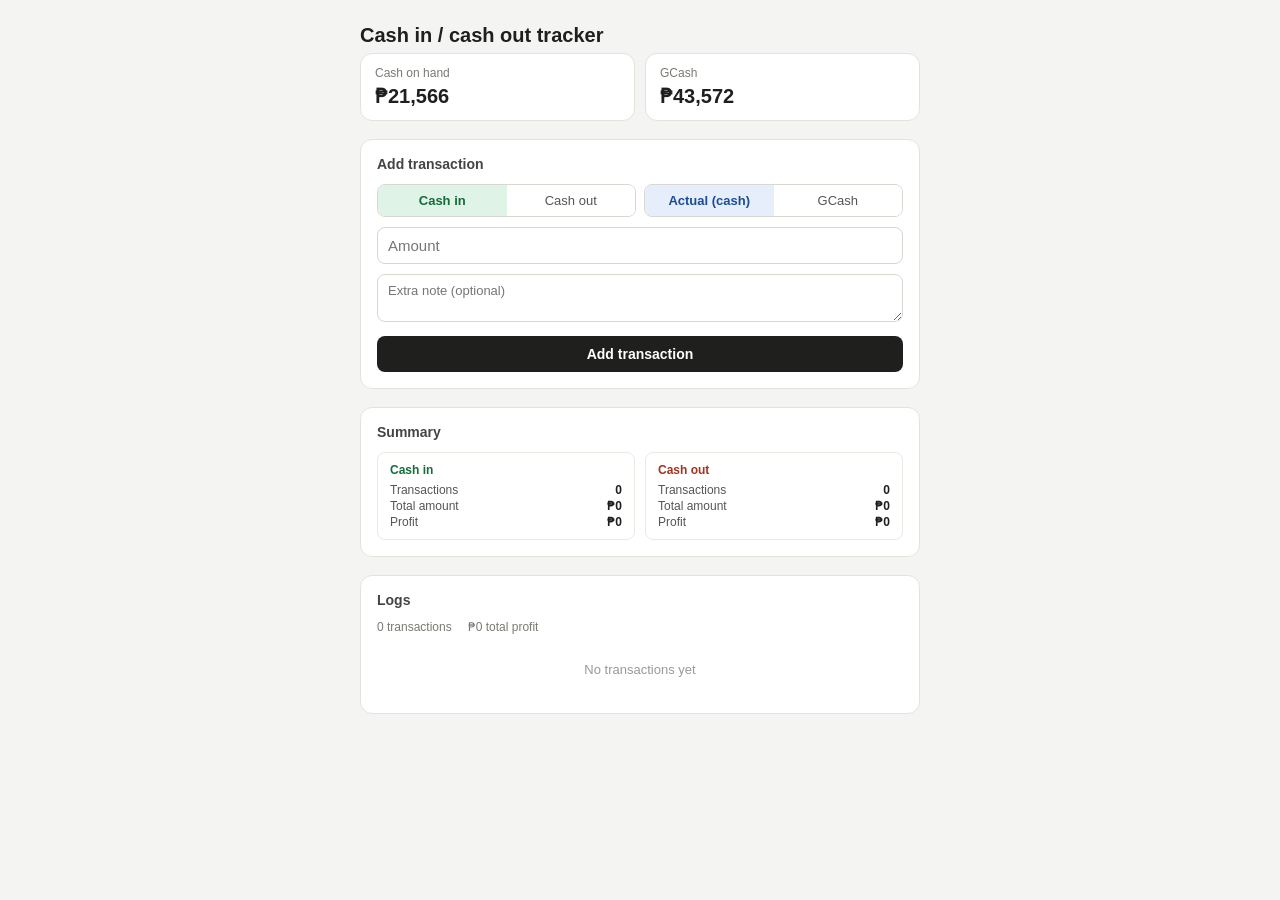
==== index.html @ 53231107 "First commit" ====
<!DOCTYPE html>
<html lang="en">
<head>
<meta charset="UTF-8">
<meta name="viewport" content="width=device-width, initial-scale=1">

<title>Cash In/Out Tracker</title>
<link rel="stylesheet" href="style.css">

</body>
</html>
</head>
<body>

<div class="wrap">
  <h1>Cash in / cash out tracker</h1>
  <div id="status" style="font-size:12px;color:#7a7a74;margin:-10px 0 14px;"></div>

  <div class="balances">
    <div class="bal-card" id="cashCard">
      <div class="label">Cash on hand</div>
      <div class="value" id="cashVal">₱0</div>
    </div>
    <div class="bal-card" id="gcashCard">
      <div class="label">GCash</div>
      <div class="value" id="gcashVal">₱0</div>
    </div>
  </div>

  <div class="card">
    <h2>Add transaction</h2>
    <div class="row row-combo">
      <div class="seg" id="typeSeg">
        <button data-val="CASH IN" class="type-in">Cash in</button>
        <button data-val="CASH OUT" class="type-out">Cash out</button>
      </div>
      <div class="seg" id="noteSeg">
        <button data-val="ACTUAL" class="note-actual">Actual (cash)</button>
        <button data-val="GCASH" class="note-gcash">GCash</button>
      </div>
    </div>
    <div class="row">
      <input type="number" id="amountInput" placeholder="Amount" min="0" step="1">
    </div>
    <div class="row">
      <textarea id="notesInput" placeholder="Extra note (optional)"></textarea>
    </div>
    <button class="add-btn" id="addBtn">Add transaction</button>
    <button class="add-btn cancel-btn" id="cancelEditBtn" style="display:none;">Cancel edit</button>
  </div>

  <div class="card">
    <h2>Summary</h2>
    <div id="summary"></div>
  </div>

  <div class="card">
    <h2>Logs</h2>
    <div class="stats" id="stats"></div>
    <div class="log-scroll"><div id="log"></div></div>
    <button class="show-more" id="showMoreBtn" style="display:none;"></button>
  </div>
</div>

<div id="deleteModal" class="modal">
  <div class="modal-box">
    <h3>Delete Transaction</h3>
    <p>
      Are you sure you want to delete this transaction?<br>
      This will automatically update your balances.
    </p>

    <div class="modal-actions">
      <button id="cancelDelete" class="cancel-delete">
        Cancel
      </button>

      <button id="confirmDelete" class="confirm-delete">
        Delete
      </button>
    </div>
  </div>
</div>

<script src="back.js"></script>
</body>
</html>
---- style.css ----
* { box-sizing: border-box; }
  body {
    font-family: -apple-system, BlinkMacSystemFont, "Segoe UI", Roboto, sans-serif;
    background: #f4f5f3;
    color: #1f1f1d;
    margin: 0;
    padding: 24px 16px 60px;
  }
  .wrap { max-width: 560px; margin: 0 auto; }
  h1 { font-size: 20px; font-weight: 600; margin: 0 0 16px; }
  .balances {
    display: grid;
    grid-template-columns: 1fr 1fr;
    gap: 10px;
    margin-bottom: 18px;
  }
  .bal-card {
    background: #fff;
    border: 1px solid #e3e2dd;
    border-radius: 12px;
    padding: 12px 14px;
  }
  .bal-card .label { font-size: 12px; color: #7a7a74; margin-bottom: 4px; }
  .bal-card .value { font-size: 20px; font-weight: 600; }
  .bal-card input {
    width: 100%;
    font-size: 16px;
    font-weight: 600;
    border: 1px solid #d8d7d0;
    border-radius: 6px;
    padding: 4px 6px;
    margin-top: 4px;
  }
  .card {
    background: #fff;
    border: 1px solid #e3e2dd;
    border-radius: 12px;
    padding: 16px;
    margin-bottom: 18px;
  }
  .card h2 { font-size: 14px; font-weight: 600; margin: 0 0 12px; color: #444; }
  .row { display: flex; gap: 8px; margin-bottom: 10px; }
  .seg { display: flex; flex: 1; border: 1px solid #d8d7d0; border-radius: 8px; overflow: hidden; }
  .seg button {
    flex: 1;
    border: none;
    background: #fff;
    padding: 8px 4px;
    font-size: 13px;
    cursor: pointer;
    color: #555;
  }
  .seg button.active.type-in { background: #dff3e6; color: #146c3a; font-weight: 600; }
  .seg button.active.type-out { background: #fbe6e2; color: #a3341f; font-weight: 600; }
  .seg button.active.note-actual { background: #e6eefb; color: #1a4d99; font-weight: 600; }
  .seg button.active.note-gcash { background: #f0e6fb; color: #6a1a99; font-weight: 600; }
  input[type=number] {
    width: 100%;
    font-size: 15px;
    border: 1px solid #d8d7d0;
    border-radius: 8px;
    padding: 9px 10px;
  }
  textarea {
    width: 100%;
    font-size: 13px;
    border: 1px solid #d8d7d0;
    border-radius: 8px;
    padding: 8px 10px;
    resize: vertical;
    min-height: 34px;
    font-family: inherit;
  }
  .add-btn {
    width: 100%;
    background: #1f1f1d;
    color: #fff;
    border: none;
    border-radius: 8px;
    padding: 10px;
    font-size: 14px;
    font-weight: 600;
    cursor: pointer;
    margin-top: 4px;
  }
  .add-btn:active { opacity: 0.85; }
  .log-item {
    border-bottom: 1px solid #ece9e2;
    padding: 7px 0;
    font-size: 12.5px;
    display: flex;
    justify-content: space-between;
    gap: 8px;
  }
  .log-item:last-child { border-bottom: none; }
  .log-left { flex: 1; min-width: 0; }
  .tag {
    display: inline-block;
    font-size: 10px;
    font-weight: 600;
    padding: 1px 5px;
    border-radius: 5px;
    margin-right: 5px;
  }
  .tag.in { background: #dff3e6; color: #146c3a; }
  .tag.out { background: #fbe6e2; color: #a3341f; }
  .tag.note { background: #eee; color: #555; }
  .log-notes { color: #7a7a74; font-size: 11px; margin-top: 1px; overflow: hidden; text-overflow: ellipsis; white-space: nowrap; }
  .log-right { text-align: right; white-space: nowrap; font-size: 11px; color: #555; }
  .log-right .amt { font-size: 13px; font-weight: 600; color: #1f1f1d; }
  .log-scroll { max-height: 380px; overflow-y: auto; }
  .show-more {
    width: 100%;
    background: #f4f5f3;
    border: 1px solid #d8d7d0;
    border-radius: 8px;
    padding: 8px;
    font-size: 12px;
    color: #555;
    cursor: pointer;
    margin-top: 10px;
  }
  .show-more:active { opacity: 0.8; }
  .empty { color: #999; font-size: 13px; text-align: center; padding: 20px 0; }
  .stats { display: flex; gap: 16px; font-size: 12px; color: #7a7a74; margin-bottom: 8px; }
  .summary-grid { display: grid; grid-template-columns: 1fr 1fr; gap: 10px; }
  .summary-box { border: 1px solid #ece9e2; border-radius: 8px; padding: 10px 12px; }
  .summary-box .stitle { font-size: 12px; font-weight: 600; margin-bottom: 6px; }
  .summary-box.in .stitle { color: #146c3a; }
  .summary-box.out .stitle { color: #a3341f; }
  .summary-box .srow { display: flex; justify-content: space-between; font-size: 12px; color: #555; margin-top: 2px; }
  .summary-box .srow b { color: #1f1f1d; }
  .del { background: none; border: none; color: #b33; font-size: 11px; cursor: pointer; padding: 0; margin-left: 8px; }
  .edit { background: none; border: none; color: #1a4d99; font-size: 11px; cursor: pointer; padding: 0; margin-left: 8px; }
  .cancel-btn { background: #fff; color: #555; border: 1px solid #d8d7d0; margin-top: 8px; }

  @media (max-width: 420px) {
    body { padding: 16px 10px 50px; }
    .row-combo { flex-direction: column; }
    .seg button { font-size: 12px; padding: 8px 2px; }
    .bal-card .value { font-size: 17px; }
    h1 { font-size: 18px; }
  }

  .modal{
    position:fixed;
    inset:0;
    background:rgba(0,0,0,.45);
    display:none;
    justify-content:center;
    align-items:center;
    z-index:999;
}

.modal.show{
    display:flex;
}

.modal-box{
    width:90%;
    max-width:360px;
    background:#fff;
    border-radius:12px;
    padding:20px;
    box-shadow:0 10px 30px rgba(0,0,0,.2);
}

.modal-box h3{
    margin:0 0 10px;
    font-size:18px;
}

.modal-box p{
    color:#666;
    font-size:14px;
    line-height:1.5;
}

.modal-actions{
    display:flex;
    justify-content:flex-end;
    gap:10px;
    margin-top:20px;
}

.cancel-delete{
    border:1px solid #ccc;
    background:white;
    padding:8px 18px;
    border-radius:8px;
    cursor:pointer;
}

.confirm-delete{
    border:none;
    background:#d32f2f;
    color:white;
    padding:8px 18px;
    border-radius:8px;
    cursor:pointer;
}

.confirm-delete:hover{
    background:#b71c1c;
}
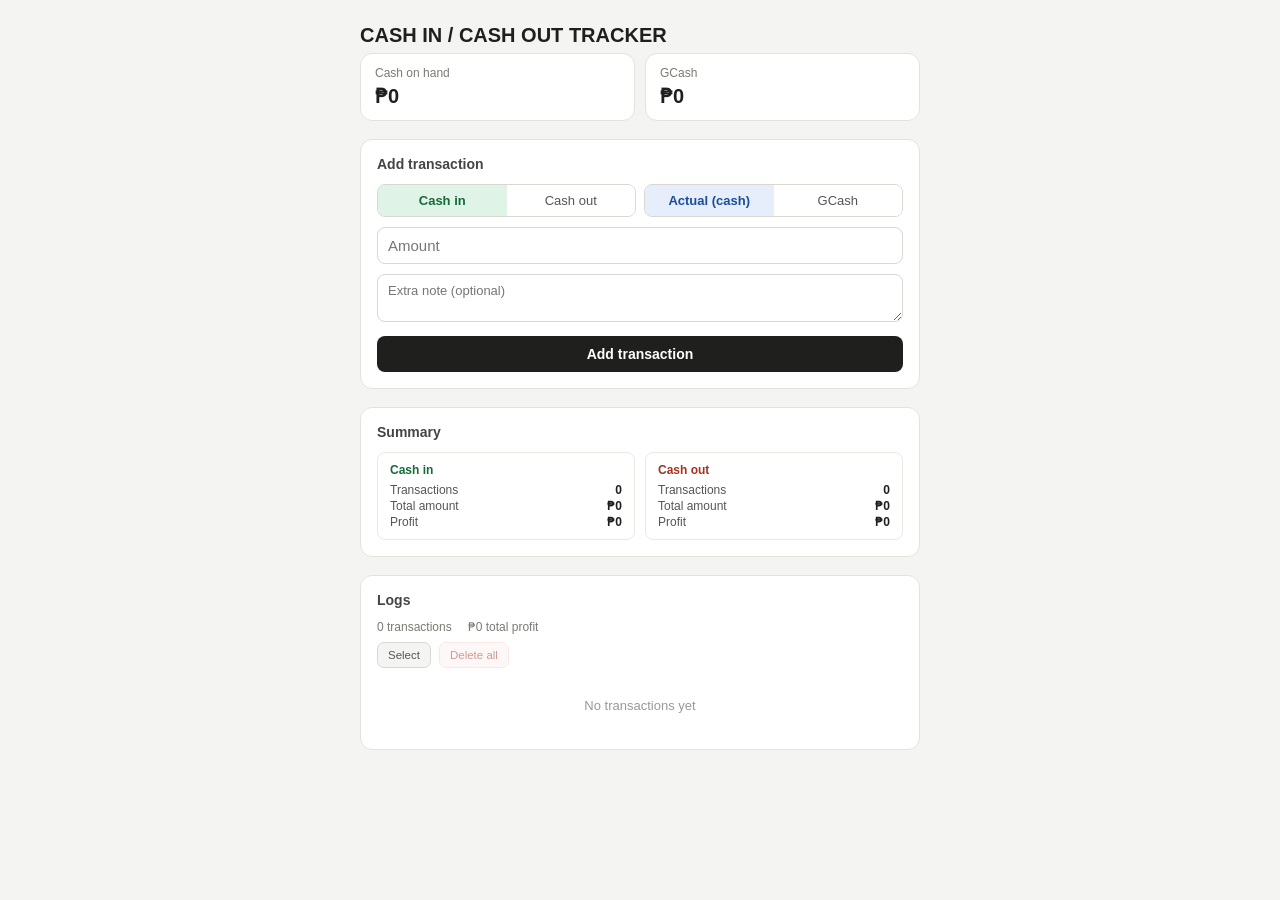
==== commit b5cb3187: "Added delete and select delete" ====
--- a/index.html
+++ b/index.html
@@ -4,7 +4,7 @@
 <meta charset="UTF-8">
 <meta name="viewport" content="width=device-width, initial-scale=1">
 
-<title>Cash In/Out Tracker</title>
+<title>Gcash Tracker</title>
 <link rel="stylesheet" href="style.css">
 
 </body>
@@ -13,7 +13,7 @@
 <body>
 
 <div class="wrap">
-  <h1>Cash in / cash out tracker</h1>
+  <h1>CASH IN / CASH OUT TRACKER</h1>
   <div id="status" style="font-size:12px;color:#7a7a74;margin:-10px 0 14px;"></div>
 
   <div class="balances">
@@ -46,7 +46,7 @@
       <textarea id="notesInput" placeholder="Extra note (optional)"></textarea>
     </div>
     <button class="add-btn" id="addBtn">Add transaction</button>
-    <button class="add-btn cancel-btn" id="cancelEditBtn" style="display:none;">Cancel edit</button>
+    <button class="add-btn cancel-btn" id="cancelEditBtn" style="display:none;">Cancel</button>
   </div>
 
   <div class="card">
@@ -57,6 +57,11 @@
   <div class="card">
     <h2>Logs</h2>
     <div class="stats" id="stats"></div>
+    <div class="log-toolbar">
+      <button class="toolbar-btn" id="selectModeBtn">Select</button>
+      <button class="toolbar-btn danger" id="deleteSelectedBtn" style="display: none;">Delete Selected (0)</button>
+      <button class="toolbar-btn danger" id="deleteAllBtn">Delete all</button>
+    </div>
     <div class="log-scroll"><div id="log"></div></div>
     <button class="show-more" id="showMoreBtn" style="display:none;"></button>
   </div>
@@ -64,10 +69,9 @@
 
 <div id="deleteModal" class="modal">
   <div class="modal-box">
-    <h3>Delete Transaction</h3>
+    <h3>Sure ka na beh?</h3>
     <p>
-      Are you sure you want to delete this transaction?<br>
-      This will automatically update your balances.
+      Final na?
     </p>
 
     <div class="modal-actions">
--- a/style.css
+++ b/style.css
@@ -1,4 +1,4 @@
-  * { box-sizing: border-box; }
+* { box-sizing: border-box; }
   body {
     font-family: -apple-system, BlinkMacSystemFont, "Segoe UI", Roboto, sans-serif;
     background: #f4f5f3;
@@ -93,7 +93,8 @@
     gap: 8px;
   }
   .log-item:last-child { border-bottom: none; }
-  .log-left { flex: 1; min-width: 0; }
+  .log-left { flex: 1; min-width: 0; display: flex; align-items: flex-start; gap: 4px; }
+  .log-left-text { flex: 1; min-width: 0; }
   .tag {
     display: inline-block;
     font-size: 10px;
@@ -134,12 +135,29 @@
   .edit { background: none; border: none; color: #1a4d99; font-size: 11px; cursor: pointer; padding: 0; margin-left: 8px; }
   .cancel-btn { background: #fff; color: #555; border: 1px solid #d8d7d0; margin-top: 8px; }
 
+  .log-toolbar { display: flex; gap: 8px; margin-bottom: 10px; flex-wrap: wrap; }
+  .toolbar-btn {
+    background: #f4f5f3;
+    border: 1px solid #d8d7d0;
+    border-radius: 7px;
+    padding: 6px 10px;
+    font-size: 11.5px;
+    color: #555;
+    cursor: pointer;
+  }
+  .toolbar-btn.danger { color: #a3341f; border-color: #f0d3cc; background: #fdf3f1; }
+  .toolbar-btn.active { background: #1f1f1d; color: #fff; border-color: #1f1f1d; }
+  .toolbar-btn:disabled { opacity: 0.5; cursor: default; }
+  .log-check { margin-right: 4px; margin-top: 2px; accent-color: #1f1f1d; }
+
   @media (max-width: 420px) {
     body { padding: 16px 10px 50px; }
     .row-combo { flex-direction: column; }
     .seg button { font-size: 12px; padding: 8px 2px; }
     .bal-card .value { font-size: 17px; }
     h1 { font-size: 18px; }
+    .log-toolbar { gap: 6px; }
+    .toolbar-btn { font-size: 11px; padding: 6px 8px; }
   }
 
   .modal{
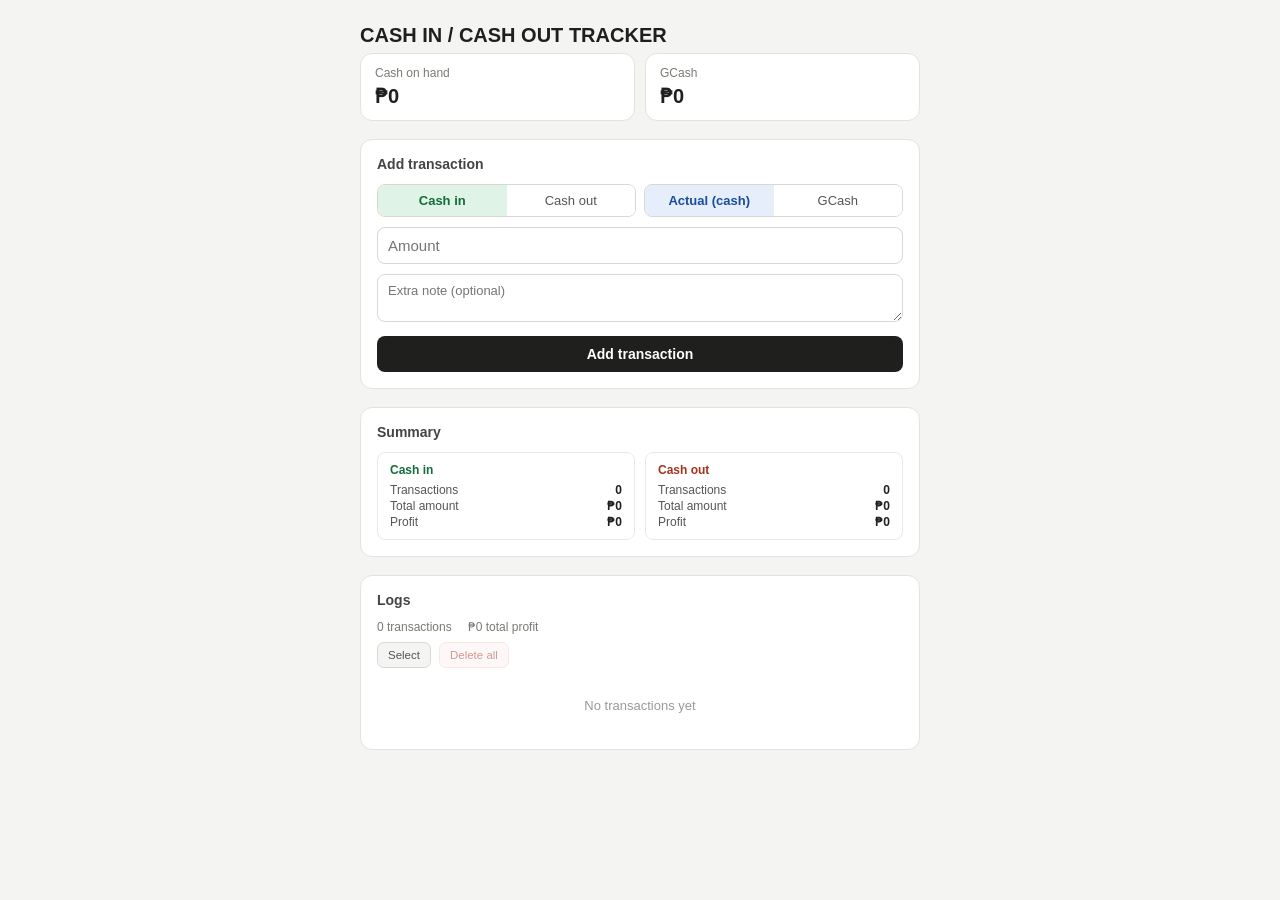
==== commit 54f79abe: "Fix delete modal not showing" ====
--- a/index.html
+++ b/index.html
@@ -69,8 +69,10 @@
 
 <div id="deleteModal" class="modal">
   <div class="modal-box">
-    <h3>Sure ka na beh?</h3>
-    <p>
+
+    <h3 id="modalTitle">Sure ka na beh?</h3>
+
+    <p id="modalText">
       Final na?
     </p>
 
@@ -83,6 +85,7 @@
         Delete
       </button>
     </div>
+
   </div>
 </div>
 
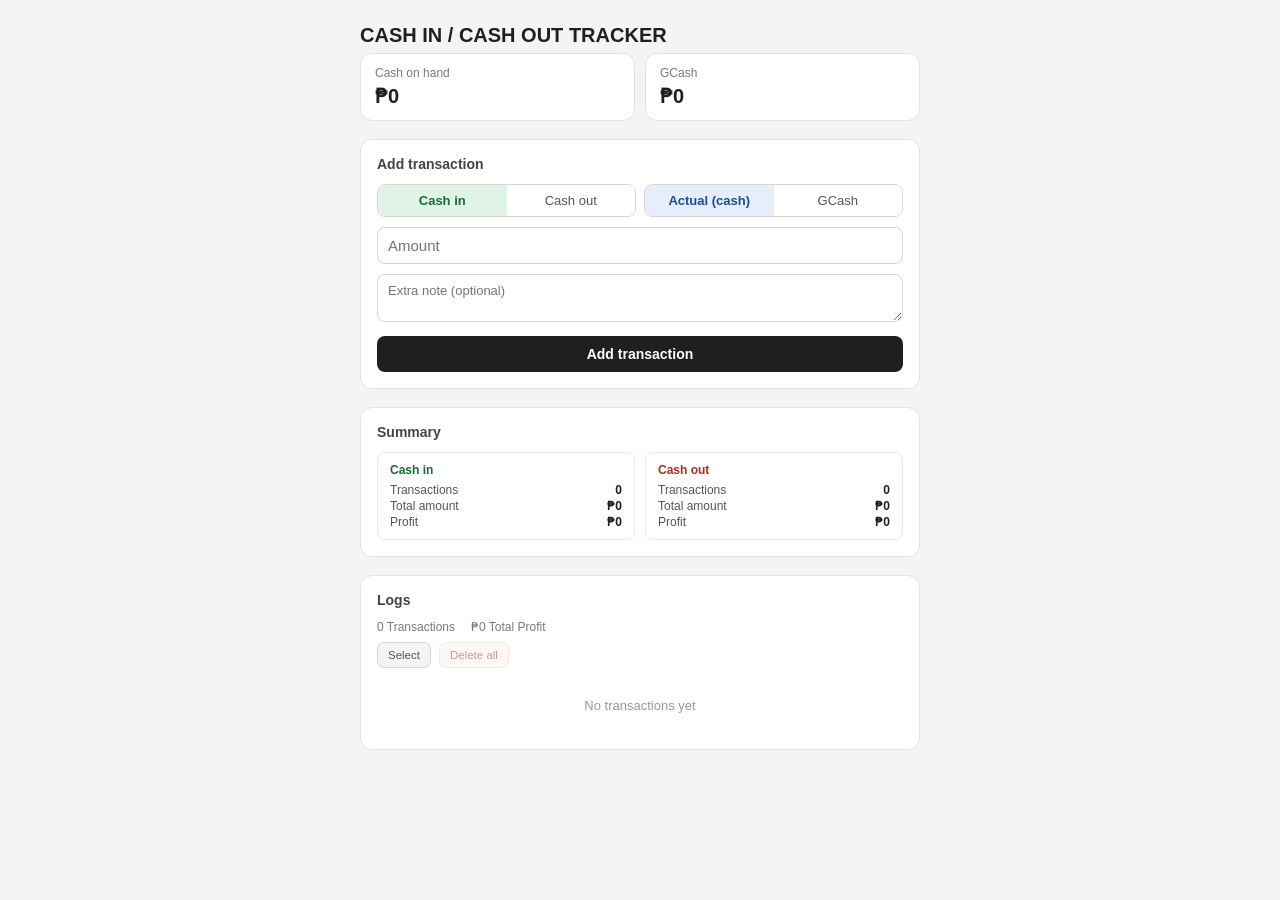
==== commit 43016a52: "Aesthetic changes made" ====
--- a/index.html
+++ b/index.html
@@ -6,9 +6,6 @@
 
 <title>Gcash Tracker</title>
 <link rel="stylesheet" href="style.css">
-
-</body>
-</html>
 </head>
 <body>
 
@@ -28,7 +25,7 @@
   </div>
 
   <div class="card">
-    <h2>Add transaction</h2>
+    <h2 id="transactionFormTitle">Add transaction</h2>
     <div class="row row-combo">
       <div class="seg" id="typeSeg">
         <button data-val="CASH IN" class="type-in">Cash in</button>
@@ -41,6 +38,9 @@
     </div>
     <div class="row">
       <input type="number" id="amountInput" placeholder="Amount" min="0" step="1">
+    </div>
+    <div class="row" id="profitRow" style="display:none;">
+      <input type="number" id="profitInput" placeholder="Profit" min="0" step="1">
     </div>
     <div class="row">
       <textarea id="notesInput" placeholder="Extra note (optional)"></textarea>
@@ -67,14 +67,10 @@
   </div>
 </div>
 
-<div id="deleteModal" class="modal">
-  <div class="modal-box">
-
+<div id="deleteModal" class="modal" aria-hidden="true">
+  <div class="modal-box" role="dialog" aria-modal="true" aria-labelledby="modalTitle">
     <h3 id="modalTitle">Sure ka na beh?</h3>
-
-    <p id="modalText">
-      Final na?
-    </p>
+    <p id="modalText">Final na?</p>
 
     <div class="modal-actions">
       <button id="cancelDelete" class="cancel-delete">
@@ -85,7 +81,6 @@
         Delete
       </button>
     </div>
-
   </div>
 </div>
 
--- a/style.css
+++ b/style.css
@@ -220,4 +220,10 @@
 
 .confirm-delete:hover{
     background:#b71c1c;
-}+}
+  .edit-profit-label {
+    display: block;
+    font-size: 11px;
+    color: #7a7a74;
+    margin: 0 0 4px 2px;
+  }
